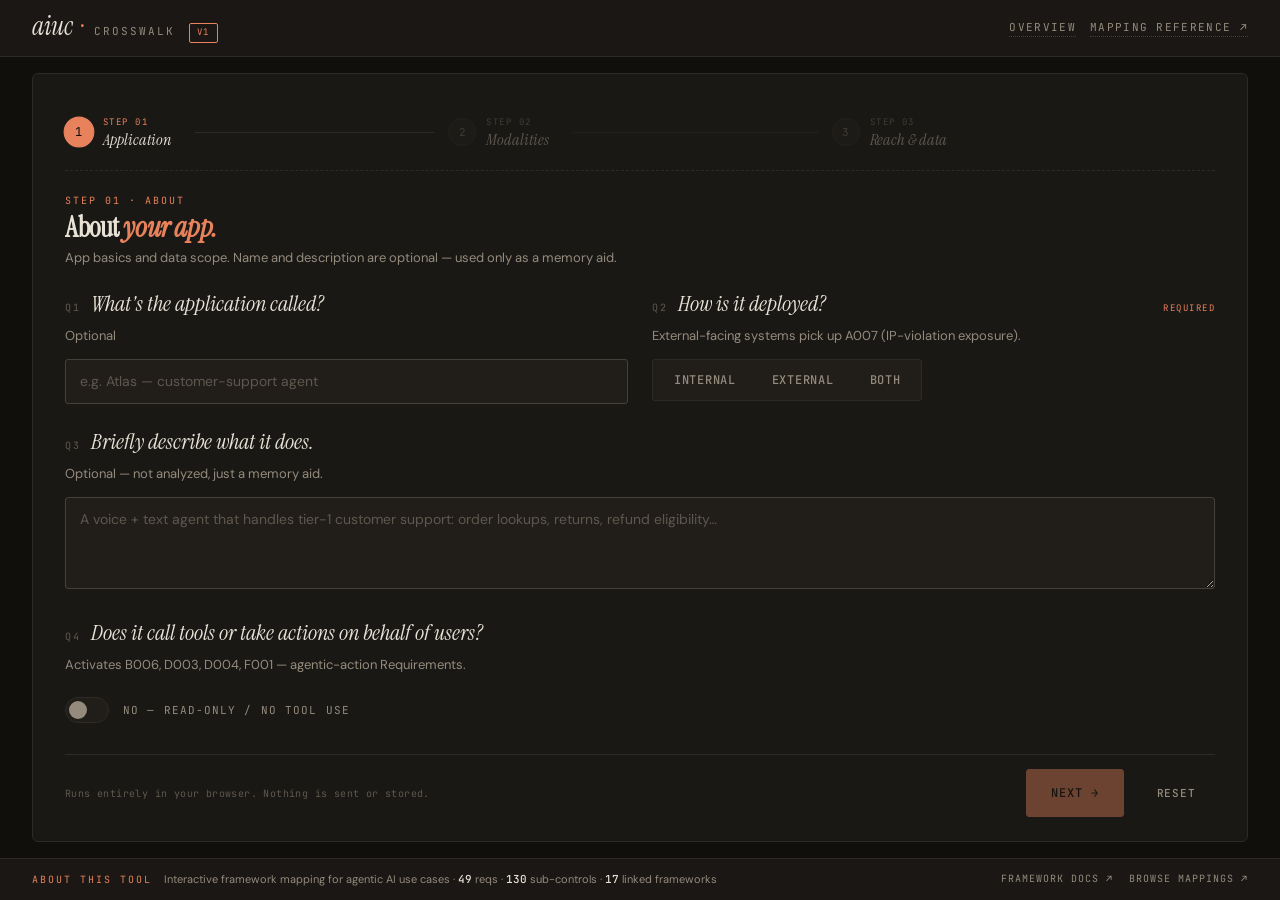
==== assessment.html @ 6a8f5e47 "Initial Commit Main tool push" ====
<!DOCTYPE html>
<html lang="en">
<head>
<meta charset="UTF-8" />
<meta name="viewport" content="width=device-width, initial-scale=1.0, interactive-widget=resizes-content" />
<title>Assess Your App · Framework Mapper</title>
<meta name="description" content="Take the guesswork out of framework mapping for AI." />
<link rel="preconnect" href="https://fonts.googleapis.com" />
<link rel="preconnect" href="https://fonts.gstatic.com" crossorigin />
<link href="https://fonts.googleapis.com/css2?family=Instrument+Serif:ital@0;1&family=JetBrains+Mono:wght@300;400;500;600;700&family=DM+Sans:opsz,wght@9..40,300;9..40,400;9..40,500;9..40,600;9..40,700&display=optional" rel="stylesheet" />
<link rel="stylesheet" href="assets/css/main.css" />
</head>
<body data-page="assessment">

<header class="cm-topbar">
  <div class="cm-shell cm-topbar-row">
    <div class="cm-brand" id="brand">
      <span class="logo">aiuc</span>
      <span class="product">Crosswalk</span>
      <span class="cm-pill-env">v1</span>
    </div>
    <div class="cm-top-actions">
      <a class="cm-top-link" href="index.html">Overview</a>
      <a class="cm-top-link" href="https://www.aiuc-1.com/crosswalks" target="_blank" rel="noopener">Mapping reference ↗</a>
    </div>
  </div>
</header>

<main id="root">
  <section id="view-form">
    <div class="cm-shell cm-hero">
      <div class="cm-eyebrow"><span class="dot"></span>Framework Mapping Assessment</div>
      <h1>Assess <em>your app.</em></h1>
      <p class="lede">
        Answer three short steps to map your AI app, use case, or agent.
      </p>
    </div>

    <div class="cm-shell cm-form-section" id="questionnaire">
      <form id="cm-form-card" class="cm-form-card">
        <div class="cm-stepper" id="cm-stepper">
          <div class="cm-step active" data-step="1">
            <div class="num">1</div>
            <div class="lbl"><div class="k">Step 01</div><div class="t">Application</div></div>
            <div class="joiner"></div>
          </div>
          <div class="cm-step" data-step="2">
            <div class="num">2</div>
            <div class="lbl"><div class="k">Step 02</div><div class="t">Modalities</div></div>
            <div class="joiner"></div>
          </div>
          <div class="cm-step" data-step="3">
            <div class="num">3</div>
            <div class="lbl"><div class="k">Step 03</div><div class="t">Reach &amp; data</div></div>
          </div>
        </div>

        <div id="cm-step-1" class="cm-step-pane active"></div>
        <div id="cm-step-2" class="cm-step-pane"></div>
        <div id="cm-step-3" class="cm-step-pane"></div>

        <div class="cm-wizard-footer">
          <span class="reassure" id="cm-reassure">Runs entirely in your browser. Nothing is sent or stored.</span>
          <button class="btn" type="button" id="btn-back">← Back</button>
          <button class="btn primary lg" type="button" id="btn-next">Next →</button>
          <button class="btn primary lg cm-hidden" type="button" id="cm-submit">See my coverage →</button>
          <button class="btn ghost" type="button" id="btn-reset">Reset</button>
        </div>
      </form>
    </div>
  </section>

  <section id="view-results" class="cm-hidden">
    <div class="cm-shell cm-results-section">
      <div class="cm-results-header">
        <div class="lhs">
          <div class="cm-result-eyebrow" id="cm-result-eyebrow"></div>
          <h1 class="cm-result-title" id="cm-result-title"></h1>
          <p class="cm-result-sub" id="cm-result-sub"></p>
        </div>
        <button class="cm-back-btn" type="button" id="btn-restart">← Try another app</button>
      </div>

      <nav class="cm-tabs" id="cm-tabs" role="tablist" aria-label="Results sections">
        <button class="cm-tab active" type="button" role="tab" id="tab-coverage" aria-selected="true" tabindex="0" data-tab="coverage"><span class="num">01</span>Coverage</button>
        <button class="cm-tab" type="button" role="tab" id="tab-requirements" aria-selected="false" tabindex="-1" data-tab="requirements"><span class="num">02</span>Requirements</button>
        <button class="cm-tab" type="button" role="tab" id="tab-crosswalks" aria-selected="false" tabindex="-1" data-tab="crosswalks"><span class="num">03</span>Crosswalks</button>
      </nav>

      <div class="cm-pane active" role="tabpanel" aria-labelledby="tab-coverage" data-pane="coverage">
        <div class="cm-scorecard">
          <div class="cm-scorecard-main">
            <div class="cm-scorecard-stat" id="cm-stat-num"></div>
            <div class="cm-scorecard-stat-label">Framework requirements in scope</div>
            <div class="cm-scorecard-bar" id="cm-stat-bar"></div>
            <div class="cm-scorecard-legend" id="cm-stat-legend"></div>
          </div>
          <div class="cm-scorecard-side">
            <div class="cm-scorecard-side-head">Why these activated</div>
            <div class="cm-scorecard-bigbreakdown" id="cm-stat-breakdown"></div>
          </div>
        </div>

        <div class="cm-section">
          <div class="cm-section-head">
            <div>
              <div class="cm-section-eyebrow">Crosswalk matrix</div>
              <h2 class="cm-section-title">Mappings across 17 frameworks, by Principle</h2>
            </div>
            <div class="cm-section-meta" id="cm-matrix-meta"></div>
          </div>
          <div class="cm-matrix" id="cm-matrix"></div>
        </div>
      </div>

      <div class="cm-pane" role="tabpanel" aria-labelledby="tab-requirements" data-pane="requirements">
        <div class="cm-req-controls" id="cm-req-controls"></div>
        <div class="cm-req-list" id="cm-requirements"></div>
      </div>

      <div class="cm-pane" role="tabpanel" aria-labelledby="tab-crosswalks" data-pane="crosswalks">
        <div class="cm-glossary-controls" id="cm-gloss-controls"></div>
        <div class="cm-glossary" id="cm-glossary"></div>
      </div>

    </div>
  </section>
</main>

<div class="cm-mx-modal-backdrop" id="cm-mx-modal-backdrop"></div>
<div class="cm-mx-modal" id="cm-mx-modal" role="dialog" aria-modal="true" aria-hidden="true">
  <div class="cm-mx-modal-content" id="cm-mx-modal-content"></div>
</div>

<footer class="cm-footer">
  <div class="cm-shell cm-footer-row">
    <div class="cm-footer-lhs">
      <span class="cm-footer-eyebrow">About this tool</span>
      <span class="cm-footer-tagline">Interactive framework mapping for agentic AI use cases · <b>49</b> reqs · <b>130</b> sub-controls · <b>17</b> linked frameworks</span>
    </div>
    <div class="cm-footer-rhs">
      <a href="https://www.aiuc-1.com" target="_blank" rel="noopener">Framework docs ↗</a>
      <a href="https://www.aiuc-1.com/crosswalks" target="_blank" rel="noopener">Browse mappings ↗</a>
    </div>
  </div>
</footer>

<script src="assets/js/01-dom.js" defer></script>
<script src="assets/js/02-data.js" defer></script>
<script src="assets/js/02a-data-requirements.js" defer></script>
<script src="assets/js/02b-data-crosswalks.js" defer></script>
<script src="assets/js/02c-data-recommendations.js" defer></script>
<script src="assets/js/02d-data-models.js" defer></script>
<script src="assets/js/02e-data-content.js" defer></script>
<script src="assets/js/03-state.js" defer></script>
<script src="assets/js/04-engine.js" defer></script>
<script src="assets/js/05-form.js" defer></script>
<script src="assets/js/06-tabs.js" defer></script>
<script src="assets/js/07-results.js" defer></script>
<script src="assets/js/09-requirements.js" defer></script>
<script src="assets/js/08-boot.js" defer></script>

</body>
</html>
---- assets/css/main.css ----
@import url("./01-base.css");
@import url("./02-layout.css");
@import url("./03-controls.css");
@import url("./04-results.css");
@import url("./05-matrix.css");
@import url("./06-glossary.css");
@import url("./07-about-footer.css");
@import url("./08-wizard.css");
@import url("./09-responsive.css");
@import url("./10-requirements.css");
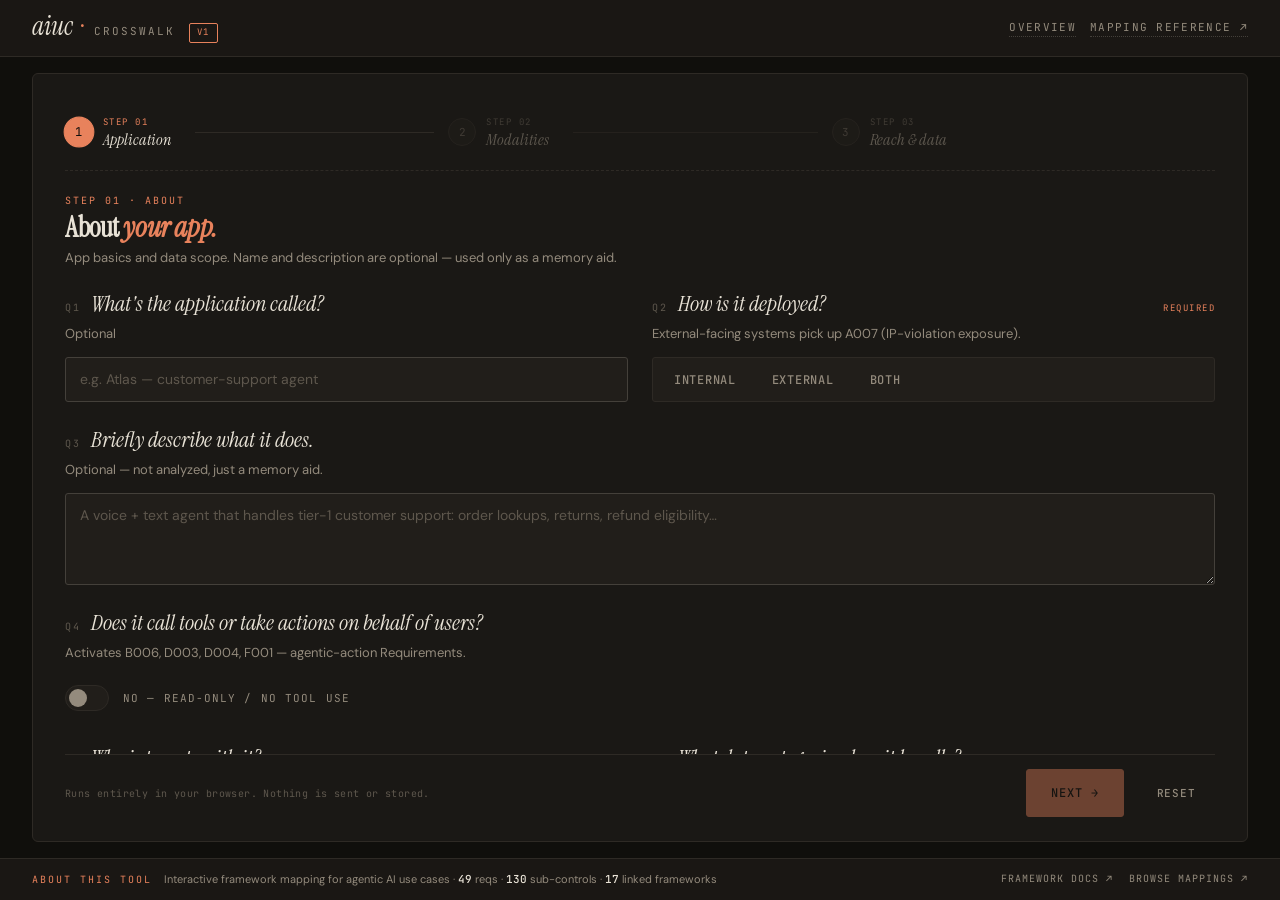
==== commit b095853a: "Overhaul results UX: requirements table, coverage summary, filters, form Requirements tab - Rewrite " ====
--- a/assessment.html
+++ b/assessment.html
@@ -85,6 +85,7 @@
         <button class="cm-tab active" type="button" role="tab" id="tab-coverage" aria-selected="true" tabindex="0" data-tab="coverage"><span class="num">01</span>Coverage</button>
         <button class="cm-tab" type="button" role="tab" id="tab-requirements" aria-selected="false" tabindex="-1" data-tab="requirements"><span class="num">02</span>Requirements</button>
         <button class="cm-tab" type="button" role="tab" id="tab-crosswalks" aria-selected="false" tabindex="-1" data-tab="crosswalks"><span class="num">03</span>Crosswalks</button>
+        <button class="cm-tab" type="button" role="tab" id="tab-checklist" aria-selected="false" tabindex="-1" data-tab="checklist"><span class="num">04</span>Checklist</button>
       </nav>
 
       <div class="cm-pane active" role="tabpanel" aria-labelledby="tab-coverage" data-pane="coverage">
@@ -98,6 +99,21 @@
           <div class="cm-scorecard-side">
             <div class="cm-scorecard-side-head">Why these activated</div>
             <div class="cm-scorecard-bigbreakdown" id="cm-stat-breakdown"></div>
+          </div>
+        </div>
+
+        <div class="cm-section" id="cm-summary-section">
+          <div class="cm-section-head">
+            <div>
+              <div class="cm-section-eyebrow">Risk snapshot</div>
+              <h2 class="cm-section-title">Where your compliance risk concentrates</h2>
+            </div>
+            <div class="cm-section-meta" id="cm-risk-snapshot-meta"></div>
+          </div>
+          <div class="cm-dashboard">
+            <div class="cm-risk-snapshot" id="cm-risk-snapshot"></div>
+            <div class="cm-risk-bars" id="cm-risk-bars"></div>
+            <div class="cm-top5" id="cm-top5"></div>
           </div>
         </div>
 
@@ -121,6 +137,11 @@
       <div class="cm-pane" role="tabpanel" aria-labelledby="tab-crosswalks" data-pane="crosswalks">
         <div class="cm-glossary-controls" id="cm-gloss-controls"></div>
         <div class="cm-glossary" id="cm-glossary"></div>
+      </div>
+
+      <div class="cm-pane" role="tabpanel" aria-labelledby="tab-checklist" data-pane="checklist">
+        <div class="cm-checklist-controls" id="cm-checklist-controls"></div>
+        <div class="cm-checklist" id="cm-checklist"></div>
       </div>
 
     </div>
@@ -158,6 +179,7 @@
 <script src="assets/js/06-tabs.js" defer></script>
 <script src="assets/js/07-results.js" defer></script>
 <script src="assets/js/09-requirements.js" defer></script>
+<script src="assets/js/10-checklist.js" defer></script>
 <script src="assets/js/08-boot.js" defer></script>
 
 </body>
--- a/assets/css/main.css
+++ b/assets/css/main.css
@@ -8,3 +8,4 @@
 @import url("./08-wizard.css");
 @import url("./09-responsive.css");
 @import url("./10-requirements.css");
+@import url("./11-checklist.css");
